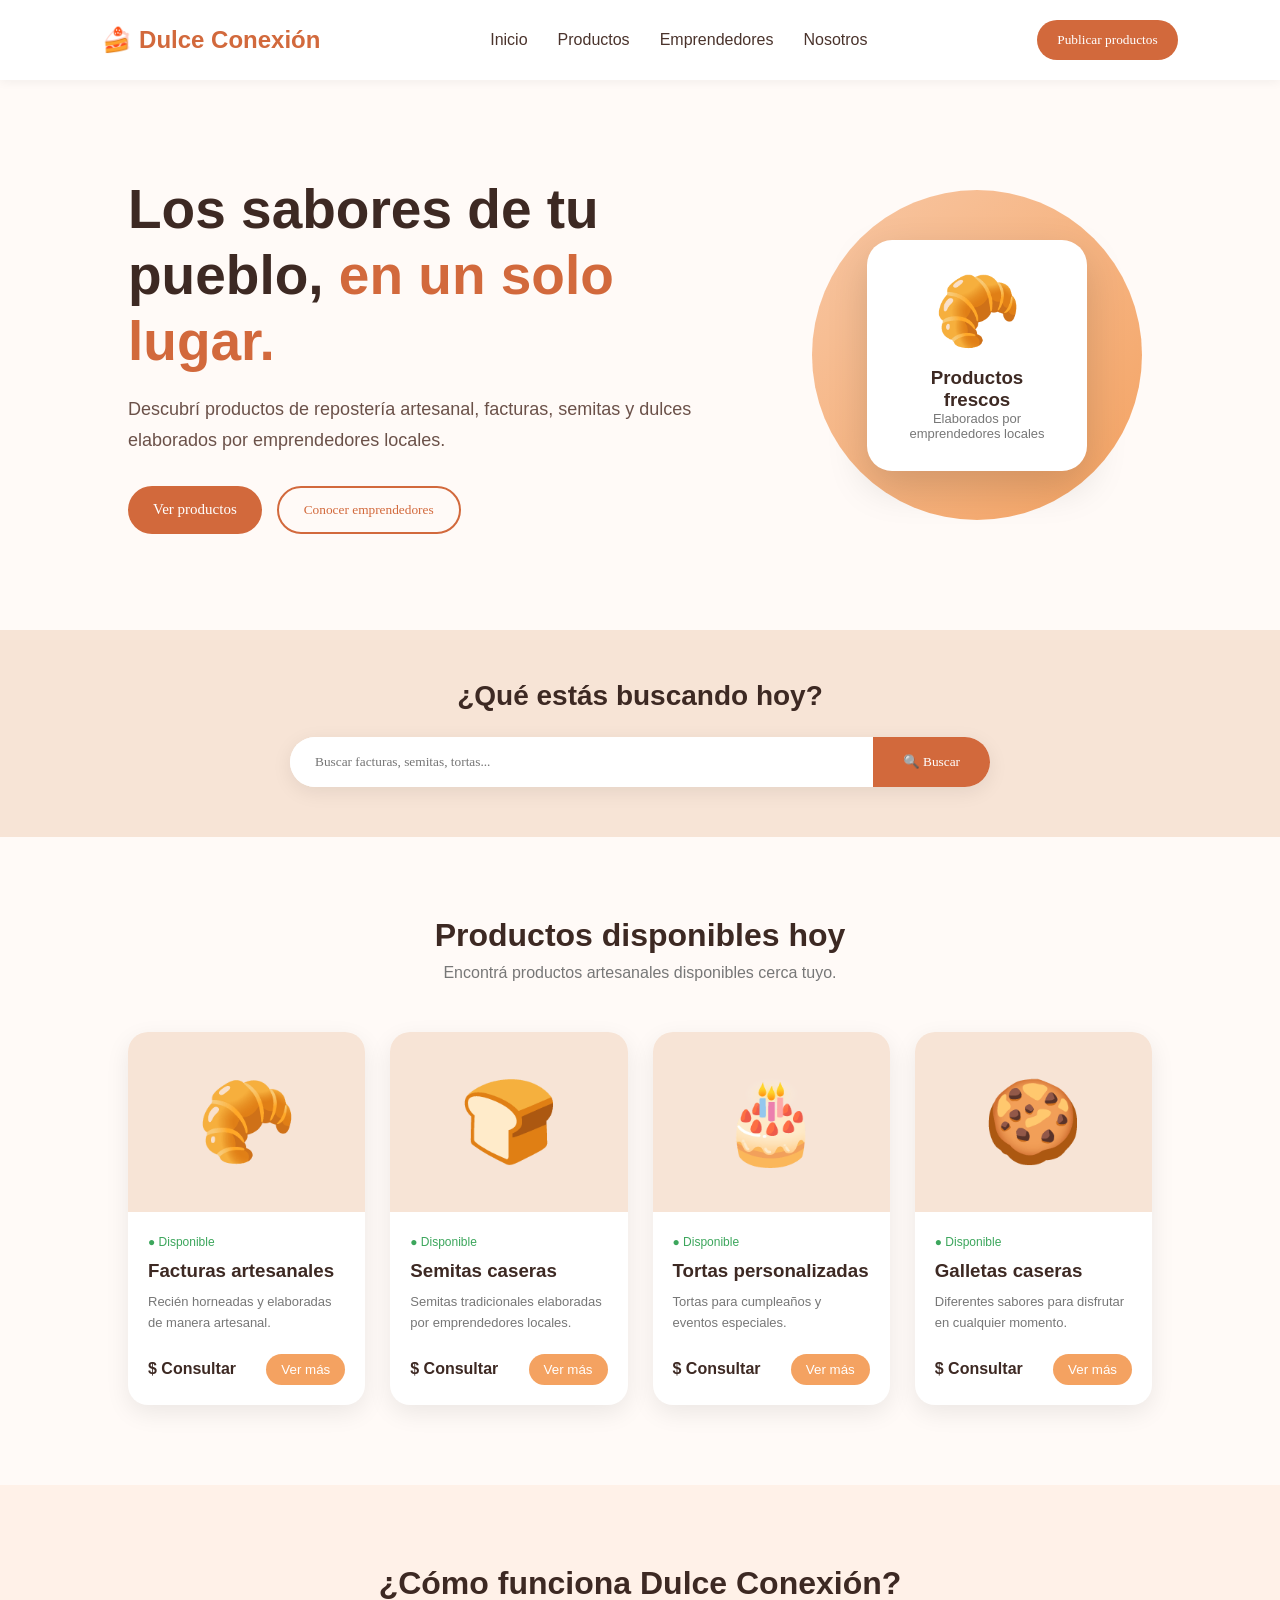
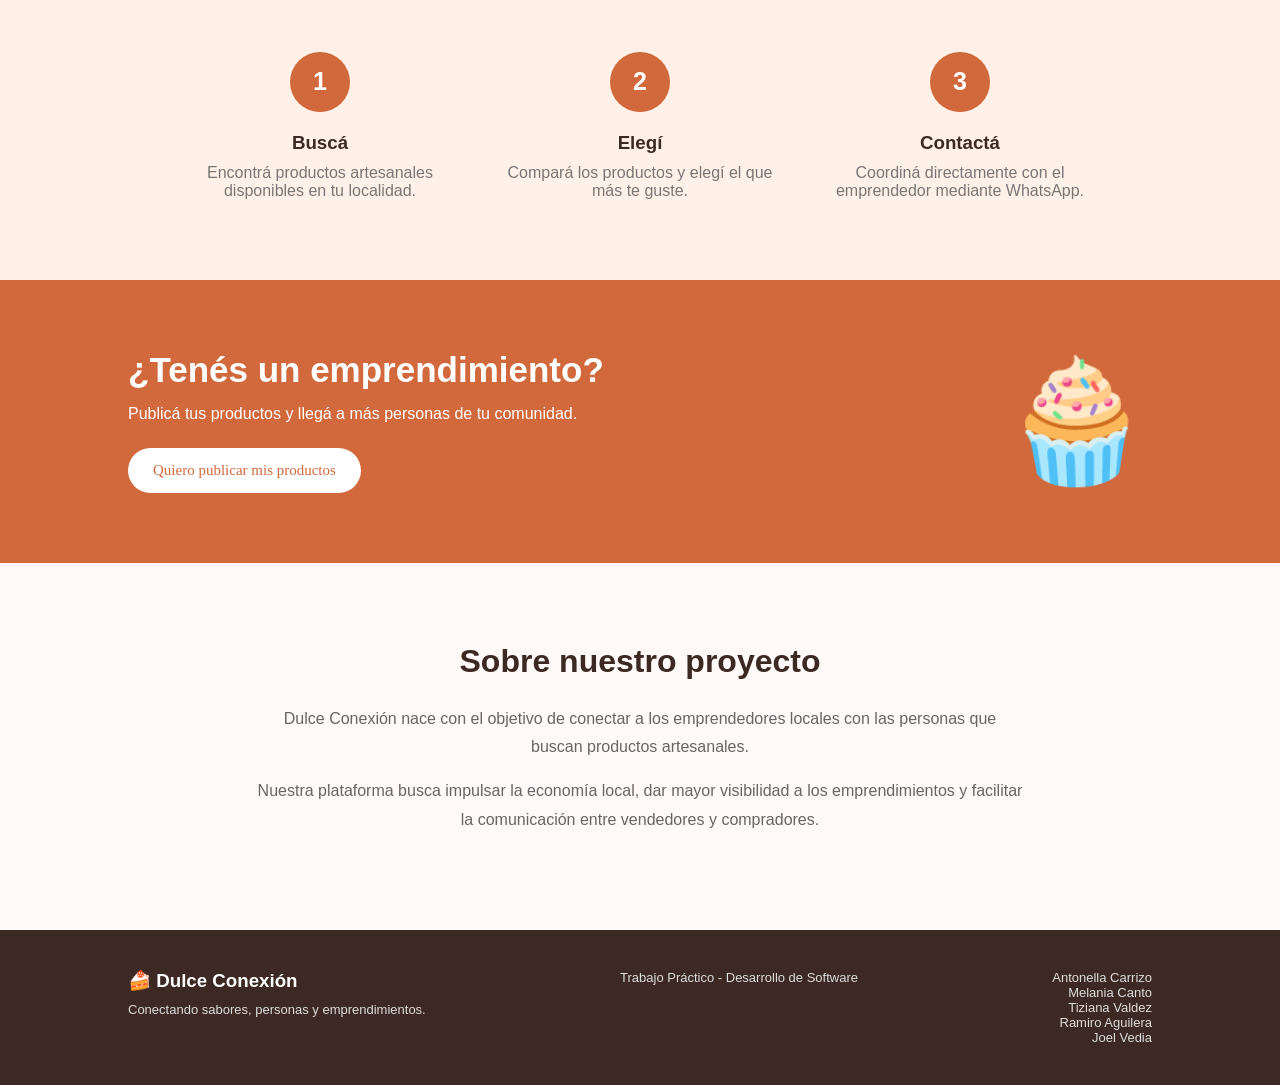
==== index.html @ 201aed84 "primer commit" ====
<!DOCTYPE html>
<html lang="es">
<head>
    <meta charset="UTF-8">
    <meta name="viewport" content="width=device-width, initial-scale=1.0">

    <title>Dulce Conexión</title>

    <link rel="stylesheet" href="/styles.css">

</head>

<body>

    <!-- ENCABEZADO -->

    <header>

        <div class="logo">
            🍰 <span>Dulce Conexión</span>
        </div>

        <nav>
            <a href="#inicio">Inicio</a>
            <a href="#productos">Productos</a>
            <a href="#emprendedores">Emprendedores</a>
            <a href="#nosotros">Nosotros</a>
        </nav>

        <button class="btn-publicar">
            Publicar productos
        </button>

    </header>


    <!-- SECCIÓN PRINCIPAL -->

    <section class="hero" id="inicio">

        <div class="hero-text">

            <h1>
                Los sabores de tu pueblo,
                <span>en un solo lugar.</span>
            </h1>

            <p>
                Descubrí productos de repostería artesanal,
                facturas, semitas y dulces elaborados por
                emprendedores locales.
            </p>

            <div class="hero-buttons">

                <button class="btn-principal">
                    Ver productos
                </button>

                <button class="btn-secundario">
                    Conocer emprendedores
                </button>

            </div>

        </div>


        <div class="hero-image">

            <div class="circle"></div>

            <div class="food-card">

                <div class="emoji-food">🥐</div>

                <h3>Productos frescos</h3>

                <p>
                    Elaborados por emprendedores locales
                </p>

            </div>

        </div>

    </section>


    <!-- BUSCADOR -->

    <section class="search-section">

        <h2>¿Qué estás buscando hoy?</h2>

        <div class="search-box">

            <input
                type="text"
                placeholder="Buscar facturas, semitas, tortas..."
            >

            <button>
                🔍 Buscar
            </button>

        </div>

    </section>


    <!-- PRODUCTOS -->

    <section class="productos" id="productos">

        <div class="titulo-seccion">

            <h2>Productos disponibles hoy</h2>

            <p>
                Encontrá productos artesanales disponibles
                cerca tuyo.
            </p>

        </div>


        <div class="productos-grid">


            <!-- PRODUCTO 1 -->

            <div class="producto-card">

                <div class="producto-imagen">
                    🥐
                </div>

                <div class="producto-info">

                    <span class="disponible">
                        ● Disponible
                    </span>

                    <h3>Facturas artesanales</h3>

                    <p>
                        Recién horneadas y elaboradas de manera artesanal.
                    </p>

                    <div class="producto-footer">

                        <strong>$ Consultar</strong>
                        <a href="/productos/facturas.html">
                        <button>
                            Ver más
                        </button>
                        </a>
                    </div>

                </div>

            </div>


            <!-- PRODUCTO 2 -->

            <div class="producto-card">

                <div class="producto-imagen">
                    🍞
                </div>

                <div class="producto-info">

                    <span class="disponible">
                        ● Disponible
                    </span>

                    <h3>Semitas caseras</h3>

                    <p>
                        Semitas tradicionales elaboradas por emprendedores locales.
                    </p>

                    <div class="producto-footer">

                        <strong>$ Consultar</strong>
                        <a href="/productos/semitas.html">
                        <button>
                            Ver más
                        </button>
                        </a>
                    </div>

                </div>

            </div>


            <!-- PRODUCTO 3 -->

            <div class="producto-card">

                <div class="producto-imagen">
                    🎂
                </div>

                <div class="producto-info">

                    <span class="disponible">
                        ● Disponible
                    </span>

                    <h3>Tortas personalizadas</h3>

                    <p>
                        Tortas para cumpleaños y eventos especiales.
                    </p>

                    <div class="producto-footer">

                        <strong>$ Consultar</strong>
                        <a href="/productos/tortas.html">
                        <button>
                            Ver más
                        </button>
                        </a>
                    </div>

                </div>

            </div>


            <!-- PRODUCTO 4 -->

            <div class="producto-card">

                <div class="producto-imagen">
                    🍪
                </div>

                <div class="producto-info">

                    <span class="disponible">
                        ● Disponible
                    </span>

                    <h3>Galletas caseras</h3>

                    <p>
                        Diferentes sabores para disfrutar en cualquier momento.
                    </p>

                    <div class="producto-footer">

                        <strong>$ Consultar</strong>
                        <a href="/productos/galletas.html">
                        <button>
                            Ver más
                        </button>
                        </a>
                    </div>

                </div>

            </div>

        </div>

    </section>


    <!-- CÓMO FUNCIONA -->

    <section class="como-funciona">

        <h2>¿Cómo funciona Dulce Conexión?</h2>

        <div class="pasos">


            <div class="paso">

                <div class="numero">1</div>

                <h3>Buscá</h3>

                <p>
                    Encontrá productos artesanales disponibles
                    en tu localidad.
                </p>

            </div>


            <div class="paso">

                <div class="numero">2</div>

                <h3>Elegí</h3>

                <p>
                    Compará los productos y elegí el que más
                    te guste.
                </p>

            </div>


            <div class="paso">

                <div class="numero">3</div>

                <h3>Contactá</h3>

                <p>
                    Coordiná directamente con el emprendedor
                    mediante WhatsApp.
                </p>

            </div>


        </div>

    </section>


    <!-- EMPRENDEDORES -->

    <section class="emprendedores" id="emprendedores">

        <div class="emprendedores-text">

            <h2>
                ¿Tenés un emprendimiento?
            </h2>

            <p>
                Publicá tus productos y llegá a más personas
                de tu comunidad.
            </p>
            
            <button class="btn-principal">
                Quiero publicar mis productos
            </button>

        </div>


        <div class="emprendedores-icon">
            🧁
        </div>

    </section>


    <!-- SOBRE NOSOTROS -->

    <section class="nosotros" id="nosotros">

        <h2>Sobre nuestro proyecto</h2>

        <p>
            Dulce Conexión nace con el objetivo de conectar a los
            emprendedores locales con las personas que buscan productos
            artesanales.
        </p>

        <p>
            Nuestra plataforma busca impulsar la economía local,
            dar mayor visibilidad a los emprendimientos y facilitar
            la comunicación entre vendedores y compradores.
        </p>

    </section>


    <!-- FOOTER -->

    <footer>

        <div>

            <h3>🍰 Dulce Conexión</h3>

            <p>
                Conectando sabores, personas y emprendimientos.
            </p>

        </div>


        <div>

            <p>
                Trabajo Práctico - Desarrollo de Software
            </p>

        </div>


        <div class="footer-nombres">

            <p>Antonella Carrizo</p>
            <p>Melania Canto</p>
            <p>Tiziana Valdez</p>
            <p>Ramiro Aguilera</p>
            <p>Joel Vedia</p>

        </div>

    </footer>


</body>
</html>
---- styles.css ----
* {
    margin: 0;
    padding: 0;
    box-sizing: border-box;
}


body {
    font-family: "Poppins", sans-serif;
    background-color: #fffaf7;
    color: #3d2923;
}


/* =========================
   HEADER
========================= */

header {
    width: 100%;
    padding: 20px 8%;

    display: flex;
    justify-content: space-between;
    align-items: center;

    background-color: white;

    box-shadow: 0 2px 10px rgba(0,0,0,0.05);

    position: sticky;
    top: 0;

    
}


.logo {
    font-size: 24px;
    font-weight: 700;
    color: #d2693c;
}


nav {
    display: flex;
    gap: 30px;
}


nav a {
    text-decoration: none;
    color: #4a332c;
    font-weight: 500;

    transition: 0.3s;
}


nav a:hover {
    color: #d2693c;
}


.btn-publicar {
    border: none;

    padding: 12px 20px;

    border-radius: 25px;

    background-color: #d2693c;

    color: white;

    font-family: "Poppins";

    cursor: pointer;

    transition: 0.3s;
}


.btn-publicar:hover {
    background-color: #b8522c;
    transform: translateY(-2px);
}


/* =========================
   HERO
========================= */

.hero {
    min-height: 550px;

    padding: 70px 10%;

    display: flex;
    align-items: center;
    justify-content: space-between;

    gap: 50px;
}


.hero-text {
    max-width: 600px;
}


.hero-text h1 {
    font-size: 55px;
    line-height: 1.2;

    margin-bottom: 20px;
}


.hero-text h1 span {
    color: #d2693c;
}


.hero-text p {
    font-size: 18px;

    color: #6b5149;

    line-height: 1.7;

    margin-bottom: 30px;
}


.hero-buttons {
    display: flex;
    gap: 15px;
}


.btn-principal {

    border: none;

    padding: 14px 25px;

    background-color: #d2693c;

    color: white;

    border-radius: 30px;

    font-family: "Poppins";

    cursor: pointer;

    font-size: 15px;

    transition: 0.3s;

}


.btn-principal:hover {

    background-color: #b8522c;

    transform: translateY(-3px);

}


.btn-secundario {

    padding: 14px 25px;

    background-color: transparent;

    border: 2px solid #d2693c;

    color: #d2693c;

    border-radius: 30px;

    font-family: "Poppins";

    cursor: pointer;

}


/* =========================
   IMAGEN HERO
========================= */

.hero-image {

    position: relative;

    width: 350px;
    height: 350px;

    display: flex;

    align-items: center;

    justify-content: center;

}


.circle {

    position: absolute;

    width: 330px;
    height: 330px;

    border-radius: 50%;

    background: linear-gradient(
        135deg,
        #f8c7a4,
        #f4a261
    );

}


.food-card {

    position: relative;

    z-index: 2;

    width: 220px;

    padding: 30px;

    background-color: white;

    border-radius: 25px;

    text-align: center;

    box-shadow:
        0 15px 40px
        rgba(0,0,0,0.15);

}


.emoji-food {

    font-size: 70px;

    margin-bottom: 15px;

}


.food-card p {

    font-size: 13px;

    color: #777;

}


/* =========================
   BUSCADOR
========================= */

.search-section {

    background-color: #f7e4d6;

    padding: 50px 10%;

    text-align: center;

}


.search-section h2 {

    margin-bottom: 25px;

    font-size: 28px;

}


.search-box {

    max-width: 700px;

    margin: auto;

    display: flex;

    background-color: white;

    border-radius: 30px;

    overflow: hidden;

    box-shadow:
        0 5px 20px
        rgba(0,0,0,0.08);

}


.search-box input {

    flex: 1;

    border: none;

    outline: none;

    padding: 17px 25px;

    font-family: "Poppins";

}


.search-box button {

    border: none;

    padding: 0 30px;

    background-color: #d2693c;

    color: white;

    cursor: pointer;

    font-family: "Poppins";

}


/* =========================
   PRODUCTOS
========================= */

.productos {

    padding: 80px 10%;

}


.titulo-seccion {

    text-align: center;

    margin-bottom: 50px;

}


.titulo-seccion h2 {

    font-size: 32px;

    margin-bottom: 10px;

}


.titulo-seccion p {

    color: #777;

}


.productos-grid {

    display: grid;

    grid-template-columns:
        repeat(4, 1fr);

    gap: 25px;

}


.producto-card {

    background-color: white;

    border-radius: 20px;

    overflow: hidden;

    box-shadow:
        0 8px 25px
        rgba(0,0,0,0.08);

    transition: 0.3s;

}


.producto-card:hover {

    transform: translateY(-8px);

}


.producto-imagen {

    height: 180px;

    display: flex;

    justify-content: center;

    align-items: center;

    font-size: 80px;

    background-color: #f7e4d6;

}


.producto-info {

    padding: 20px;

}


.disponible {

    color: #3ca65c;

    font-size: 12px;

}


.producto-info h3 {

    margin: 10px 0;

}


.producto-info p {

    color: #777;

    font-size: 13px;

    line-height: 1.6;

}


.producto-footer {

    display: flex;

    justify-content: space-between;

    align-items: center;

    margin-top: 20px;

}


.producto-footer button {

    border: none;

    background-color: #f4a261;

    color: white;

    padding: 8px 15px;

    border-radius: 20px;

    cursor: pointer;

}


/* =========================
   COMO FUNCIONA
========================= */

.como-funciona {

    padding: 80px 10%;

    background-color: #fff1e8;

    text-align: center;

}


.como-funciona h2 {

    margin-bottom: 50px;

    font-size: 32px;

}


.pasos {

    display: flex;

    justify-content: center;

    gap: 40px;

}


.paso {

    max-width: 280px;

}


.numero {

    width: 60px;

    height: 60px;

    margin: auto;

    margin-bottom: 20px;

    display: flex;

    justify-content: center;

    align-items: center;

    border-radius: 50%;

    background-color: #d2693c;

    color: white;

    font-size: 25px;

    font-weight: bold;

}


.paso h3 {

    margin-bottom: 10px;

}


.paso p {

    color: #777;

}


/* =========================
   EMPRENDEDORES
========================= */

.emprendedores {

    padding: 70px 10%;

    display: flex;

    justify-content: space-between;

    align-items: center;

    background-color: #d2693c;

    color: white;

}


.emprendedores-text {

    max-width: 600px;

}


.emprendedores-text h2 {

    font-size: 35px;

    margin-bottom: 15px;

}


.emprendedores-text p {

    margin-bottom: 25px;

}


.emprendedores .btn-principal {

    background-color: white;

    color: #d2693c;

}


.emprendedores-icon {

    font-size: 120px;

}


/* =========================
   NOSOTROS
========================= */

.nosotros {

    padding: 80px 20%;

    text-align: center;

}


.nosotros h2 {

    font-size: 32px;

    margin-bottom: 25px;

}


.nosotros p {

    margin-bottom: 15px;

    line-height: 1.8;

    color: #666;

}


/* =========================
   FOOTER
========================= */

footer {

    padding: 40px 10%;

    background-color: #3d2923;

    color: white;

    display: flex;

    justify-content: space-between;

    gap: 30px;

}


footer h3 {

    margin-bottom: 10px;

}


footer p {

    font-size: 13px;

    color: #ddd;

}


.footer-nombres {

    text-align: right;

}


/* =========================
   RESPONSIVE
========================= */

@media (max-width: 900px) {

    header nav {
        display: none;
    }


    .hero {

        flex-direction: column;

        text-align: center;

    }


    .hero-text h1 {

        font-size: 40px;

    }


    .hero-buttons {

        justify-content: center;

    }


    .productos-grid {

        grid-template-columns:
            repeat(2, 1fr);

    }


    .pasos {

        flex-direction: column;

        align-items: center;

    }


    .emprendedores {

        flex-direction: column;

        text-align: center;

        gap: 30px;

    }


    footer {

        flex-direction: column;

        text-align: center;

    }


    .footer-nombres {

        text-align: center;

    }

}


@media (max-width: 550px) {

    .productos-grid {

        grid-template-columns: 1fr;

    }


    .hero-text h1 {

        font-size: 32px;

    }


    .hero-buttons {

        flex-direction: column;

    }


    .search-box {

        flex-direction: column;

        border-radius: 15px;

    }


    .search-box button {

        padding: 15px;

    }


    .hero-image {

        transform: scale(0.8);

    }

}
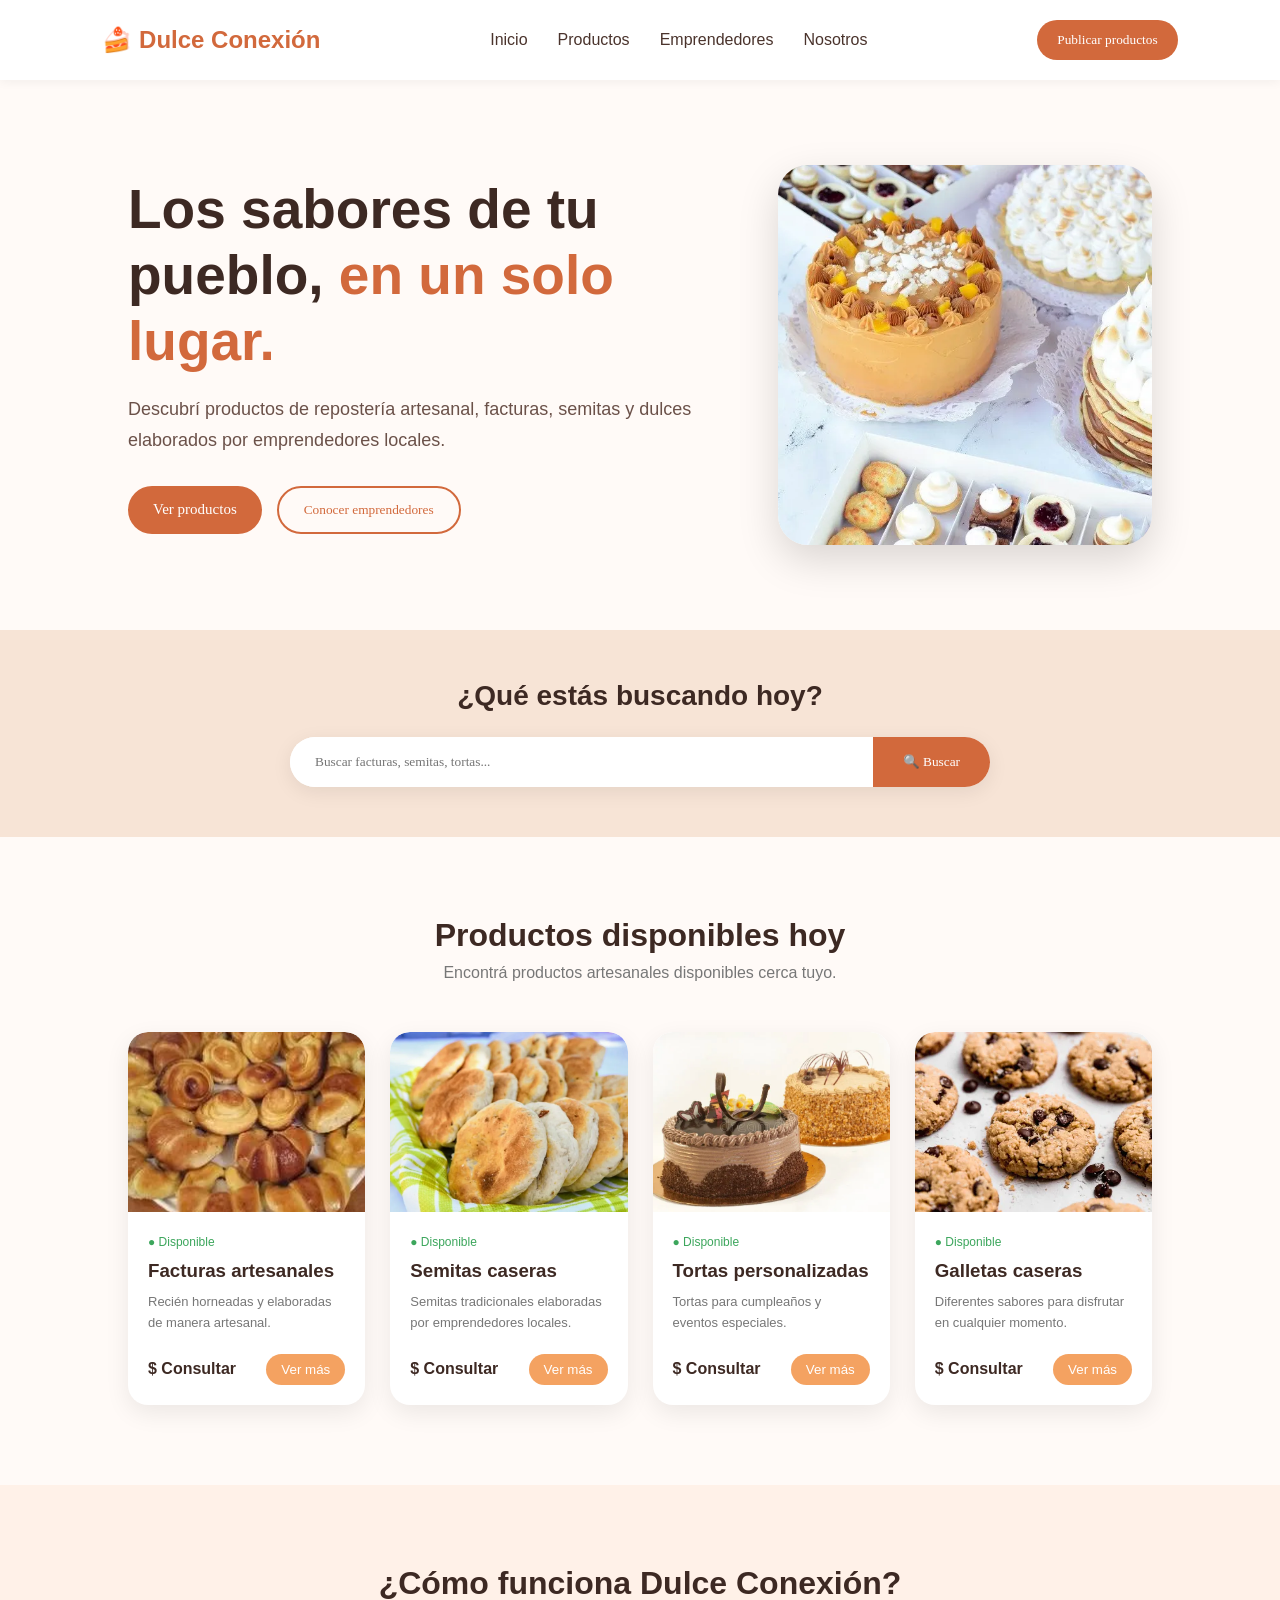
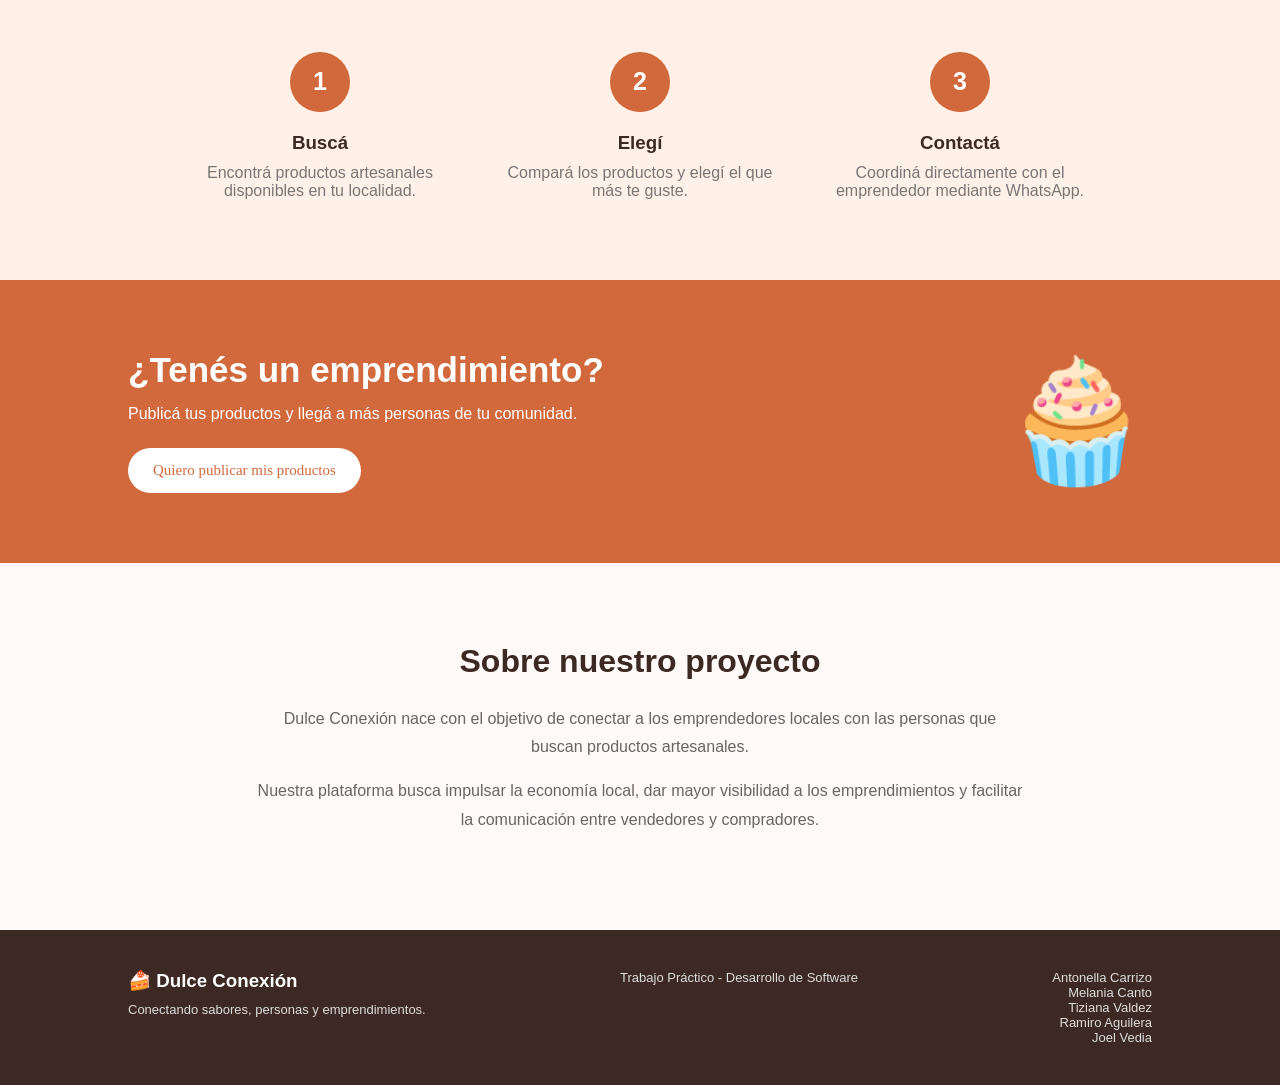
==== commit cc4045ee: "agregue algunas fotos y los index a los productos" ====
--- a/index.html
+++ b/index.html
@@ -68,19 +68,7 @@
 
         <div class="hero-image">
 
-            <div class="circle"></div>
-
-            <div class="food-card">
-
-                <div class="emoji-food">🥐</div>
-
-                <h3>Productos frescos</h3>
-
-                <p>
-                    Elaborados por emprendedores locales
-                </p>
-
-            </div>
+            <img src="img.productos/img_hero.jpg" alt="imagen de hero">
 
         </div>
 
@@ -133,7 +121,7 @@
             <div class="producto-card">
 
                 <div class="producto-imagen">
-                    🥐
+                    <img src="img.productos/facturas.jpg" alt="facturas">
                 </div>
 
                 <div class="producto-info">
@@ -168,7 +156,7 @@
             <div class="producto-card">
 
                 <div class="producto-imagen">
-                    🍞
+                    <img src="img.productos/semitas.jpg" alt="semitas">
                 </div>
 
                 <div class="producto-info">
@@ -203,7 +191,7 @@
             <div class="producto-card">
 
                 <div class="producto-imagen">
-                    🎂
+                    <img src="img.productos/tortas.jpg" alt="tortas">
                 </div>
 
                 <div class="producto-info">
@@ -238,7 +226,7 @@
             <div class="producto-card">
 
                 <div class="producto-imagen">
-                    🍪
+                    <img src="img.productos/galletas.jpg" alt="galletas">
                 </div>
 
                 <div class="producto-info">
--- a/styles.css
+++ b/styles.css
@@ -195,78 +195,21 @@
 ========================= */
 
 .hero-image {
-
-    position: relative;
-
-    width: 350px;
-    height: 350px;
-
-    display: flex;
-
-    align-items: center;
-
-    justify-content: center;
-
-}
-
-
-.circle {
-
-    position: absolute;
-
-    width: 330px;
-    height: 330px;
-
-    border-radius: 50%;
-
-    background: linear-gradient(
-        135deg,
-        #f8c7a4,
-        #f4a261
-    );
-
-}
-
-
-.food-card {
-
-    position: relative;
-
-    z-index: 2;
-
-    width: 220px;
-
-    padding: 30px;
-
-    background-color: white;
-
-    border-radius: 25px;
-
-    text-align: center;
-
-    box-shadow:
-        0 15px 40px
-        rgba(0,0,0,0.15);
-
-}
-
-
-.emoji-food {
-
-    font-size: 70px;
-
-    margin-bottom: 15px;
-
-}
-
-
-.food-card p {
-
-    font-size: 13px;
-
-    color: #777;
-
-}
+    width: 380px;
+    height: 380px;
+    border-radius: 30px; /* Le da bordes redondeados modernos */
+    overflow: hidden;    /* Recorta lo que sobra de la imagen */
+    box-shadow: 0 15px 40px rgba(0, 0, 0, 0.15); /* Mantiene la sombra elegante */
+}
+
+.hero-image img {
+    width: 100%;
+    height: 100%;
+    object-fit: cover; /* Ajusta la foto perfectamente sin estirarla */
+}
+
+
+
 
 
 /* =========================
@@ -418,20 +361,20 @@
 }
 
 
+/* 1. El contenedor de la foto */
 .producto-imagen {
-
     height: 180px;
-
-    display: flex;
-
-    justify-content: center;
-
-    align-items: center;
-
-    font-size: 80px;
-
     background-color: #f7e4d6;
-
+    overflow: hidden; /* Corta cualquier parte de la foto que intente salirse */
+    border-top-left-radius: 20px;  /* Mantiene los bordes redondeados arriba */
+    border-top-right-radius: 20px;
+}
+
+/* 2. La imagen dentro del contenedor (AGREGAR ESTO) */
+.producto-imagen img {
+    width: 100%;
+    height: 100%;
+    object-fit: cover; /* Esta propiedad hace que la foto se adapte perfecto sin deformarse */
 }
 
 
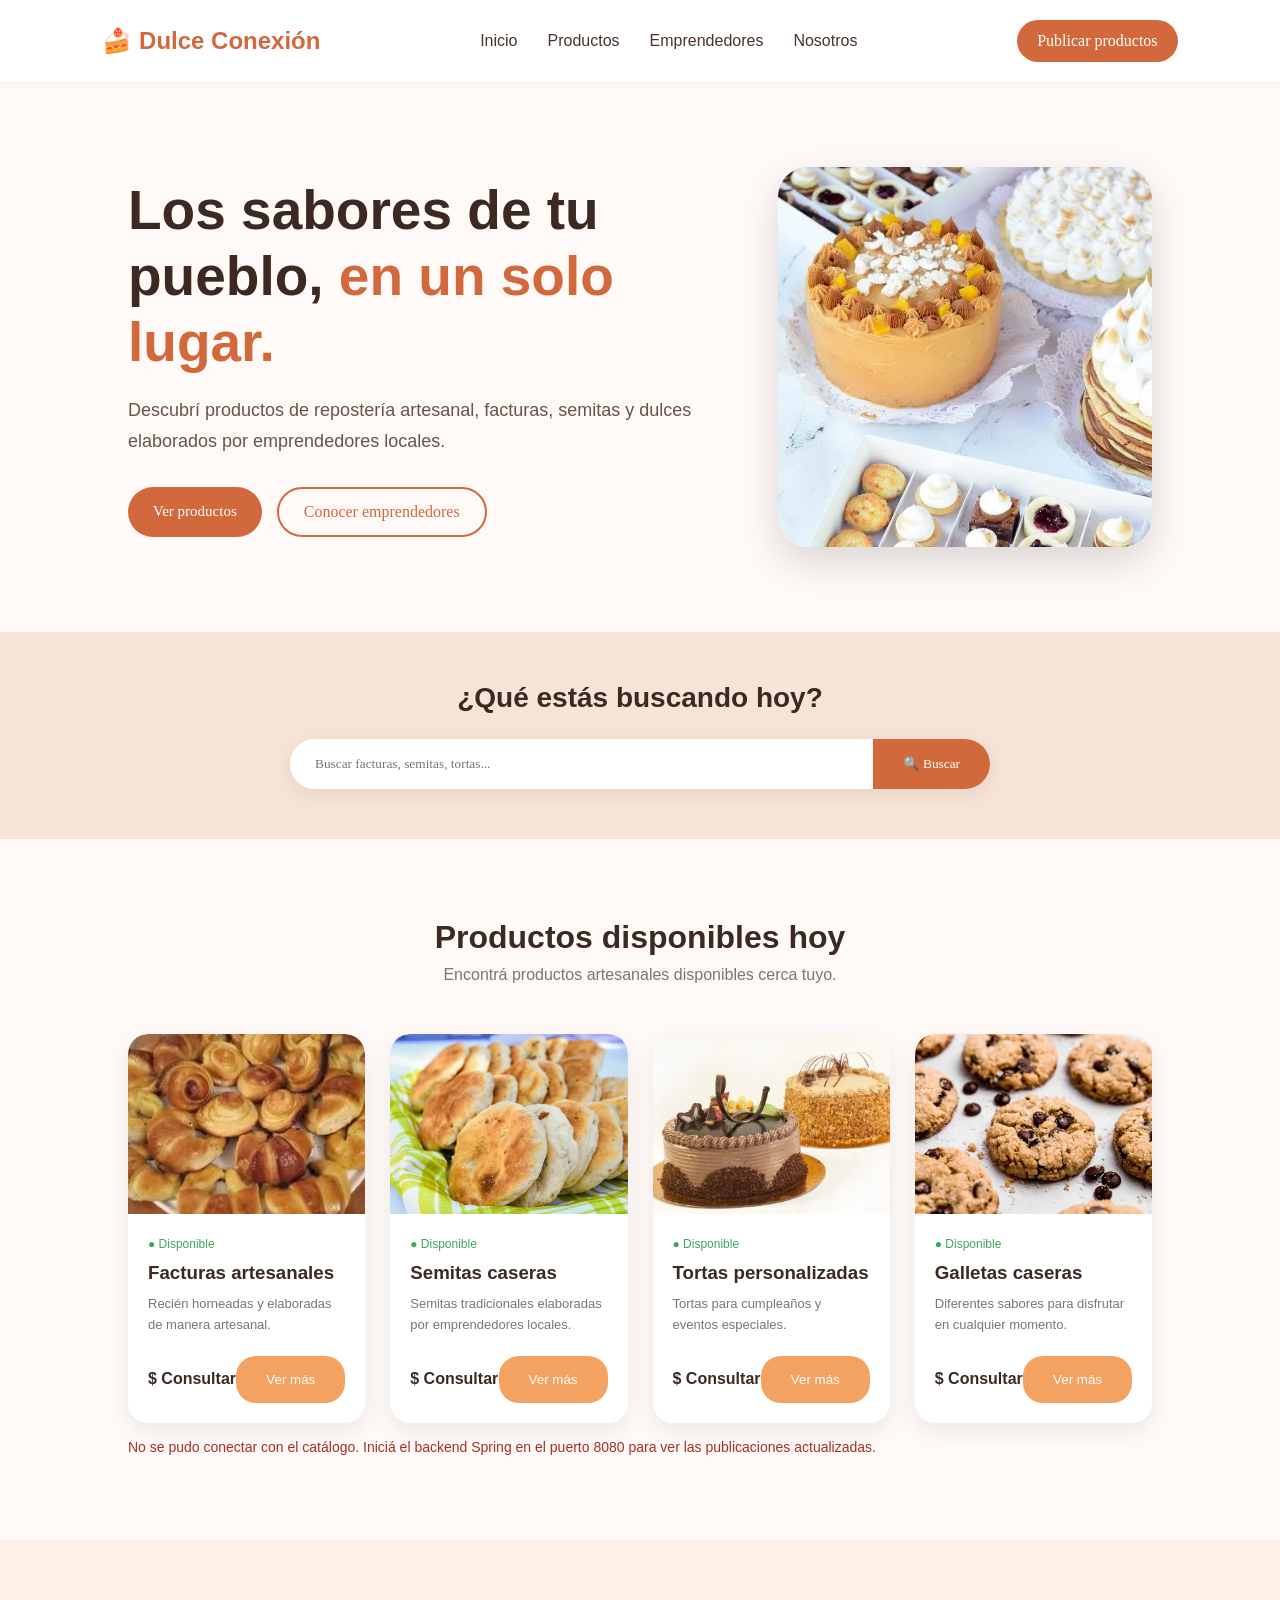
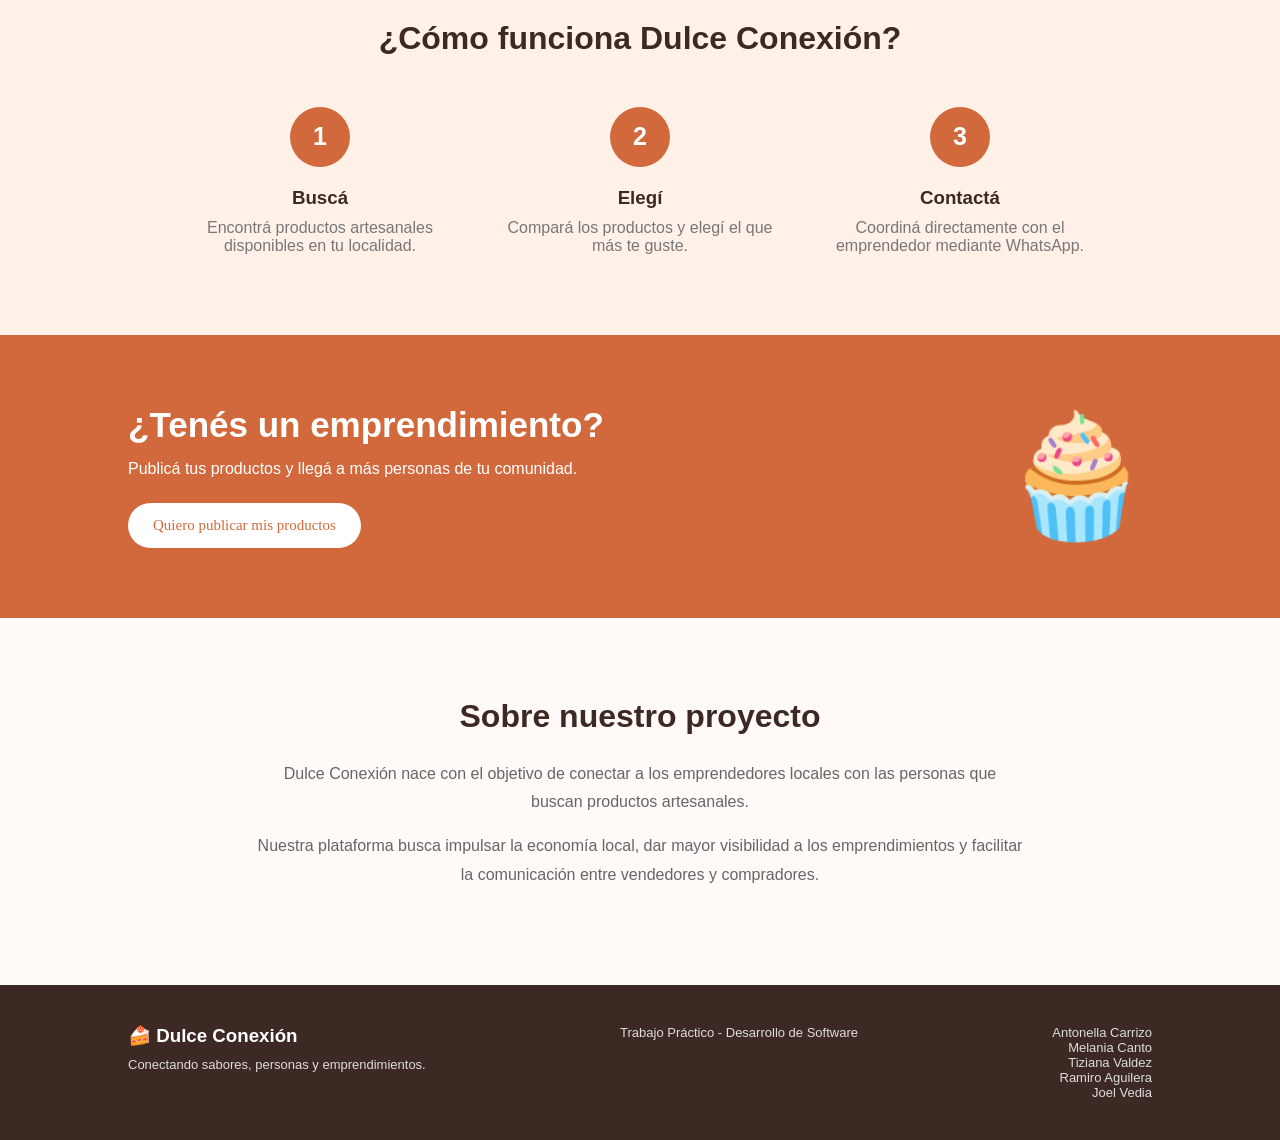
==== commit 6449cdce: "boton publicar producto conectardo con el backend" ====
--- a/index.html
+++ b/index.html
@@ -6,7 +6,7 @@
 
     <title>Dulce Conexión</title>
 
-    <link rel="stylesheet" href="/styles.css">
+    <link rel="stylesheet" href="styles.css">
 
 </head>
 
@@ -27,9 +27,9 @@
             <a href="#nosotros">Nosotros</a>
         </nav>
 
-        <button class="btn-publicar">
+        <a class="btn-publicar" href="ayuda_cliente/publicar_productos.html">
             Publicar productos
-        </button>
+        </a>
 
     </header>
 
@@ -57,9 +57,9 @@
                     Ver productos
                 </button>
 
-                <button class="btn-secundario">
+                <a class="btn-secundario" href="#emprendedores">
                     Conocer emprendedores
-                </button>
+                </a>
 
             </div>
 
@@ -139,7 +139,7 @@
                     <div class="producto-footer">
 
                         <strong>$ Consultar</strong>
-                        <a href="/productos/facturas.html">
+                        <a href="productos/facturas.html">
                         <button>
                             Ver más
                         </button>
@@ -174,7 +174,7 @@
                     <div class="producto-footer">
 
                         <strong>$ Consultar</strong>
-                        <a href="/productos/semitas.html">
+                        <a href="productos/semitas.html">
                         <button>
                             Ver más
                         </button>
@@ -209,7 +209,7 @@
                     <div class="producto-footer">
 
                         <strong>$ Consultar</strong>
-                        <a href="/productos/tortas.html">
+                        <a href="productos/tortas.html">
                         <button>
                             Ver más
                         </button>
@@ -244,7 +244,7 @@
                     <div class="producto-footer">
 
                         <strong>$ Consultar</strong>
-                        <a href="/productos/galletas.html">
+                        <a href="productos/galletas.html">
                         <button>
                             Ver más
                         </button>
@@ -257,6 +257,8 @@
 
         </div>
 
+        <p class="api-status" id="productos-api-status" role="status" aria-live="polite"></p>
+
     </section>
 
 
@@ -331,9 +333,9 @@
                 de tu comunidad.
             </p>
             
-            <button class="btn-principal">
+            <a class="btn-principal" href="ayuda_cliente/publicar_productos.html">
                 Quiero publicar mis productos
-            </button>
+            </a>
 
         </div>
 
@@ -403,5 +405,6 @@
     </footer>
 
 
+    <script src="scripts/productos.js"></script>
 </body>
 </html>
--- a/styles.css
+++ b/styles.css
@@ -78,6 +78,8 @@
     cursor: pointer;
 
     transition: 0.3s;
+    display: inline-block;
+    text-decoration: none;
 }
 
 
@@ -86,6 +88,48 @@
     transform: translateY(-2px);
 }
 
+.api-status {
+    grid-column: 1 / -1;
+    color: #6b5149;
+    font-size: 14px;
+    min-height: 1.5em;
+    margin-top: 16px;
+}
+
+.api-status--error {
+    color: #a43125;
+}
+
+.api-status--success {
+    color: #287a43;
+}
+
+.producto-imagen-placeholder {
+    display: grid;
+    place-items: center;
+    font-size: 64px;
+}
+
+.producto-emprendimiento {
+    margin-top: 8px;
+    font-size: 12px;
+}
+
+.producto-footer a {
+    border: none;
+    background-color: #f4a261;
+    color: white;
+    padding: 8px 15px;
+    border-radius: 20px;
+    cursor: pointer;
+    text-decoration: none;
+    white-space: nowrap;
+}
+
+.producto-footer a:hover {
+    background-color: #d2693c;
+}
+
 
 /* =========================
    HERO
@@ -158,6 +202,10 @@
     font-size: 15px;
 
     transition: 0.3s;
+    display: inline-flex;
+    align-items: center;
+    justify-content: center;
+    text-decoration: none;
 
 }
 
@@ -182,6 +230,10 @@
     color: #d2693c;
 
     border-radius: 30px;
+    display: inline-flex;
+    align-items: center;
+    justify-content: center;
+    text-decoration: none;
 
     font-family: "Poppins";
 
@@ -393,6 +445,10 @@
 
 }
 
+.disponible--agotado {
+    color: #a43125;
+}
+
 
 .producto-info h3 {
 
